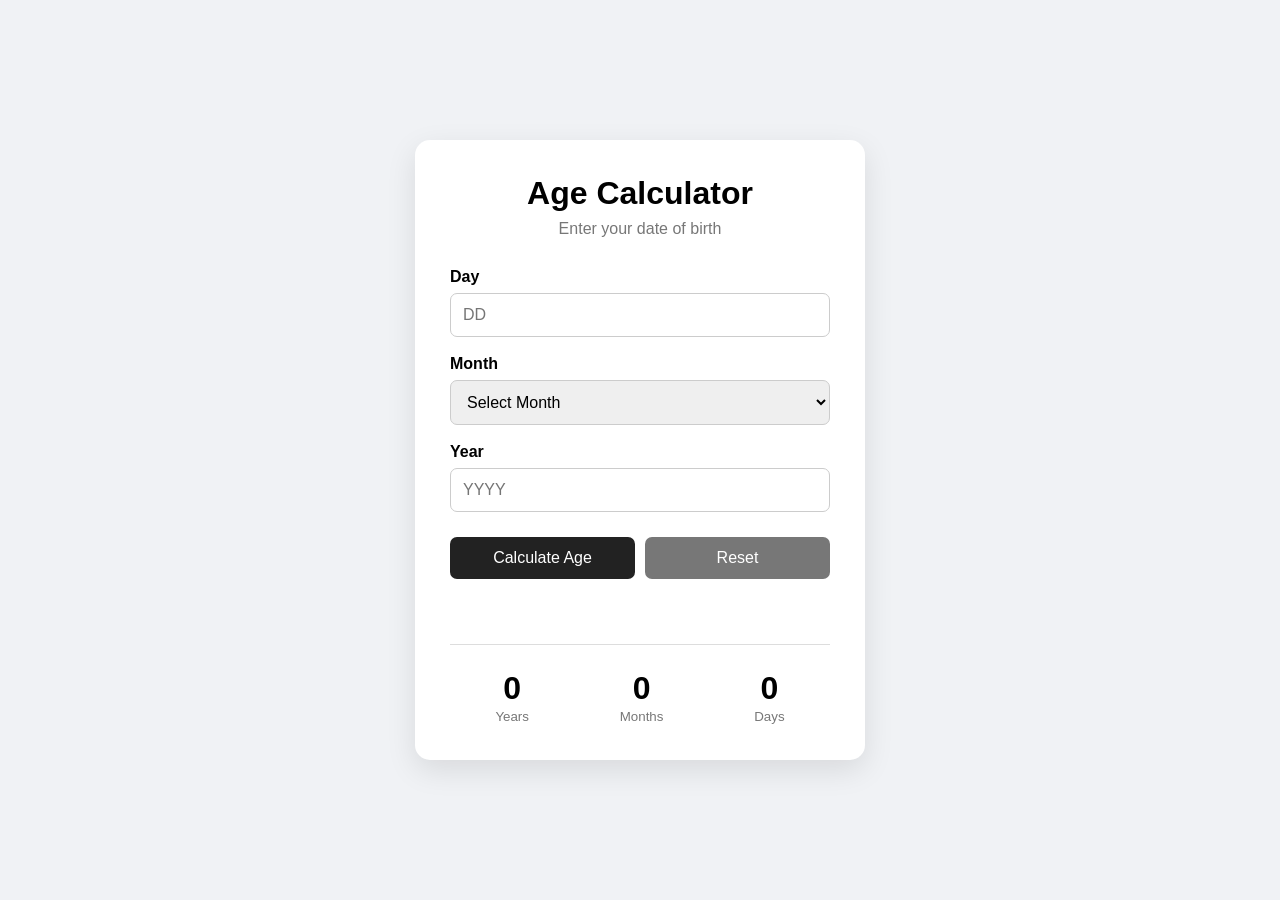
==== index.html @ 9b0e9608 "Initial commit" ====
<!DOCTYPE html>
<html lang="en">
<head>
    <meta charset="UTF-8">
    <meta name="viewport" content="width=device-width, initial-scale=1.0">
    <title>Age Calculator</title>
    <link rel="stylesheet" href="style.css">
</head>
<body>

    
    <div class="container">

        <h1>Age Calculator</h1>
        <p class="subtitle">Enter your date of birth</p>

        <form id="ageForm">

            <div class="form-group">
                <label for="day">Day</label>
                <input type="number" id="day" min="1" max="31" placeholder="DD" required>
            </div>

            <div class="form-group">
                <label for="month">Month</label>
                <select id="month" required>
                    <option value="">Select Month</option>
                    <option value="0">January</option>
                    <option value="1">February</option>
                    <option value="2">March</option>
                    <option value="3">April</option>
                    <option value="4">May</option>
                    <option value="5">June</option>
                    <option value="6">July</option>
                    <option value="7">August</option>
                    <option value="8">September</option>
                    <option value="9">October</option>
                    <option value="10">November</option>
                    <option value="11">December</option>
                </select>
            </div>

            <div class="form-group">
                <label for="year">Year</label>
                <input type="number" id="year" placeholder="YYYY" required>
            </div>

            <div class="buttons">
                <button type="submit">Calculate Age</button>
                <button type="reset" class="reset-btn">Reset</button>
            </div>

        </form>

        <p id="error"></p>

        <div class="result" id="result">
            <div>
                <span id="years">0</span>
                <small>Years</small>
            </div>

            <div>
                <span id="months">0</span>
                <small>Months</small>
            </div>

            <div>
                <span id="days">0</span>
                <small>Days</small>
            </div>
        </div>

    </div>

    <script src="app.js"></script>
</body>
</html>
---- style.css ----
* {
    margin: 0;
    padding: 0;
    box-sizing: border-box;
}
/* Body CSS */
body {
    font-family: Arial, sans-serif;
    background: #f0f2f5;
    min-height: 100vh;
    display: flex;
    justify-content: center;
    align-items: center;
}
/* Continaer CSS */
.container {
    width: 450px;
    background: white;
    padding: 35px;
    border-radius: 15px;
    box-shadow: 0 10px 30px rgba(0, 0, 0, 0.1);
}

h1 {
    text-align: center;
    margin-bottom: 8px;
}

.subtitle {
    text-align: center;
    color: #777;
    margin-bottom: 30px;
}

.form-group {
    margin-bottom: 18px;
}

label {
    display: block;
    margin-bottom: 7px;
    font-weight: bold;
}

input,
select {
    width: 100%;
    padding: 12px;
    border: 1px solid #ccc;
    border-radius: 7px;
    font-size: 16px;
}

input:focus,
select:focus {
    outline: none;
    border-color: #333;
}

.buttons {
    display: flex;
    gap: 10px;
    margin-top: 25px;
}

button {
    flex: 1;
    padding: 12px;
    border: none;
    border-radius: 7px;
    cursor: pointer;
    font-size: 16px;
    background: #222;
    color: white;
}

.reset-btn {
    background: #777;
}

button:hover {
    opacity: 0.85;
}

#error {
    color: red;
    text-align: center;
    margin-top: 20px;
    min-height: 20px;
}

.result {
    display: flex;
    justify-content: space-around;
    margin-top: 25px;
    padding-top: 25px;
    border-top: 1px solid #ddd;
}

.result div {
    text-align: center;
}

.result span {
    display: block;
    font-size: 32px;
    font-weight: bold;
}

.result small {
    color: #777;
}
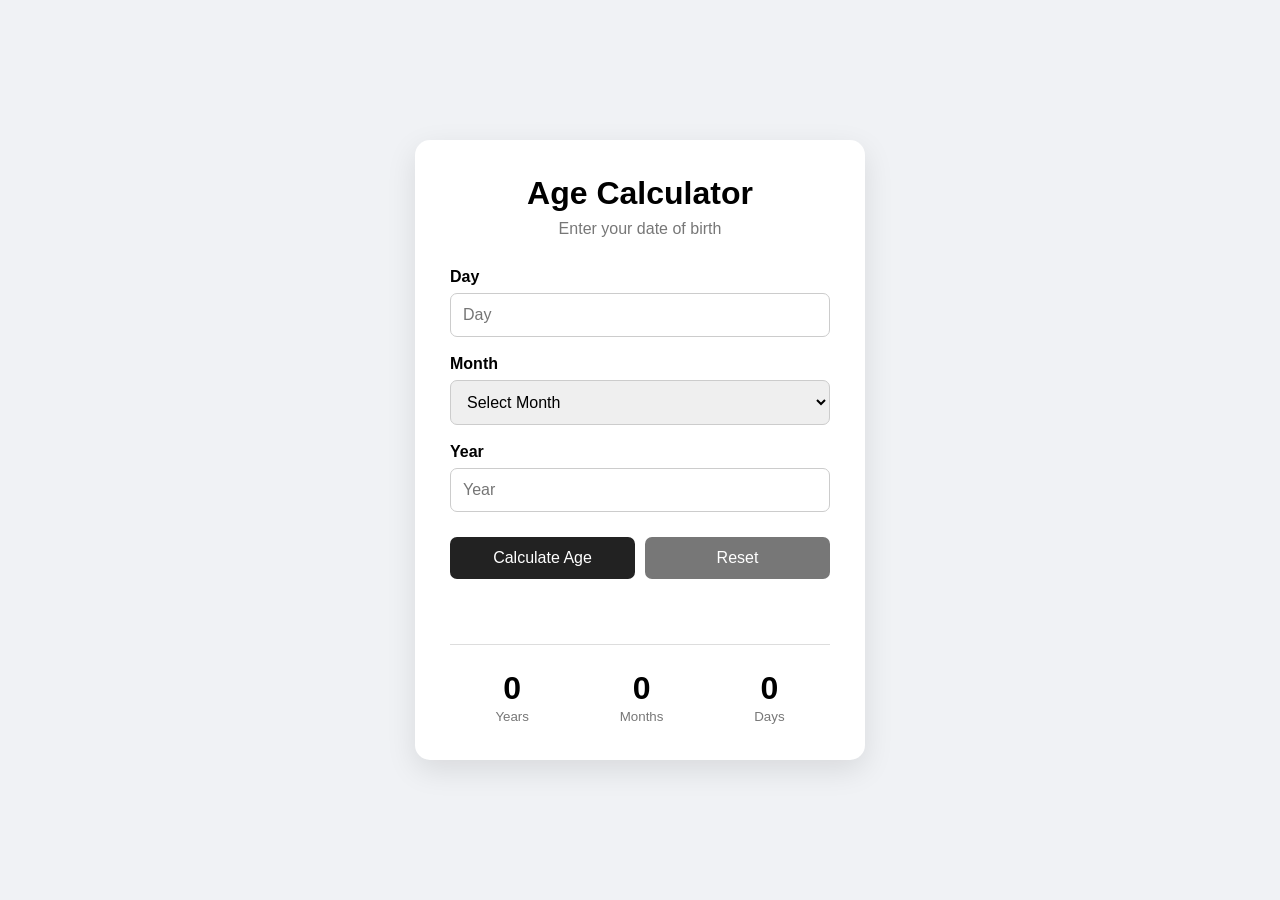
==== commit 69d9a56a: "update" ====
--- a/index.html
+++ b/index.html
@@ -8,17 +8,17 @@
 </head>
 <body>
 
-    
+
     <div class="container">
 
         <h1>Age Calculator</h1>
         <p class="subtitle">Enter your date of birth</p>
 
-        <form id="ageForm">
+        <form id="formAge">
 
             <div class="form-group">
                 <label for="day">Day</label>
-                <input type="number" id="day" min="1" max="31" placeholder="DD" required>
+                <input type="number" id="day" min="1" max="31" placeholder="Day" required>
             </div>
 
             <div class="form-group">
@@ -42,7 +42,7 @@
 
             <div class="form-group">
                 <label for="year">Year</label>
-                <input type="number" id="year" placeholder="YYYY" required>
+                <input type="number" id="year" placeholder="Year" required>
             </div>
 
             <div class="buttons">
